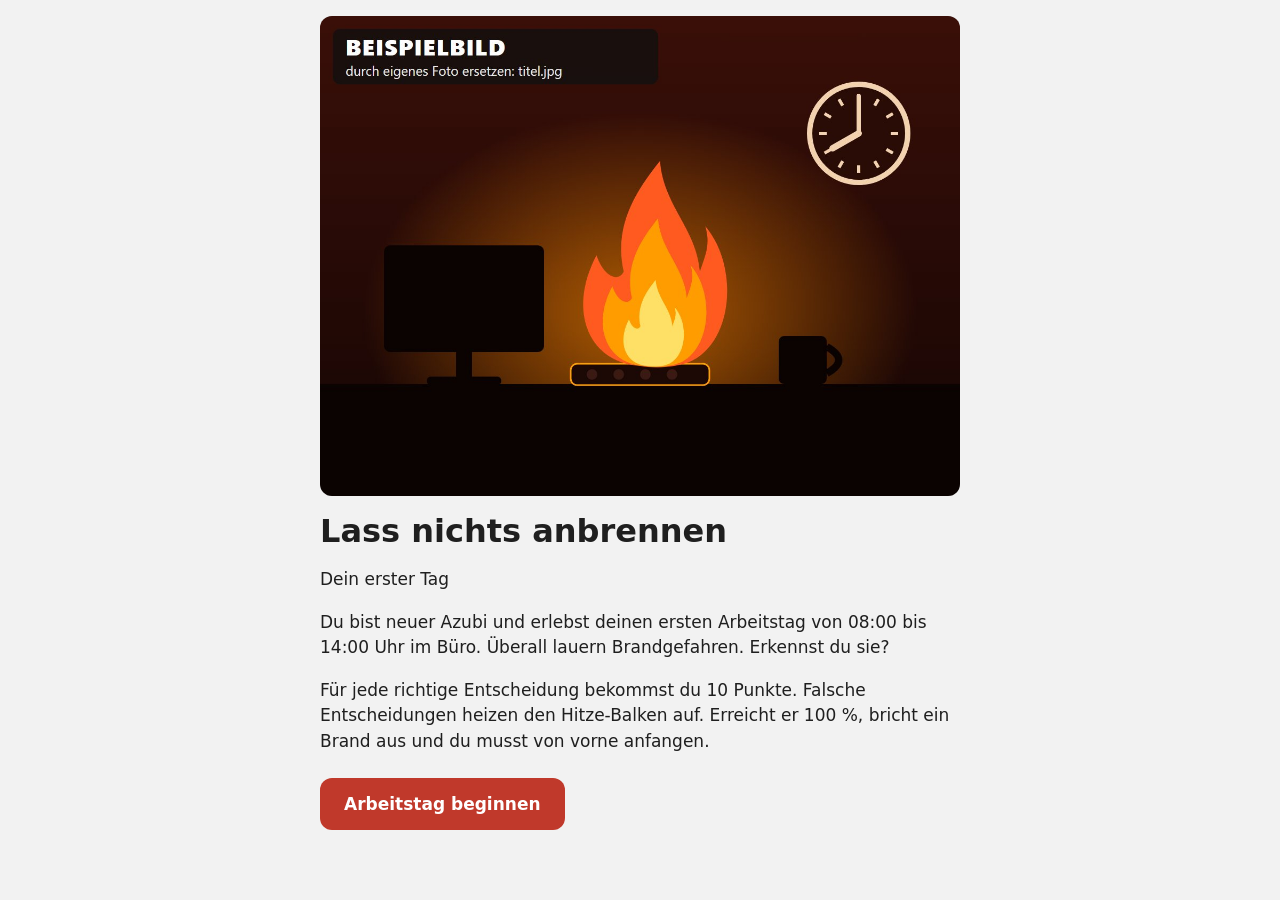
==== index.html @ d2f55f0c "Erste Version: Brandschutz-Spiel „Lass nichts anbrennen“ Browser-Entscheidungsspiel für den JWSL-Kre" ====
<!DOCTYPE html>
<html lang="de">
<head>
  <meta charset="utf-8">
  <!-- Sorgt dafür, dass die Seite auf dem Handy nicht winzig dargestellt wird -->
  <meta name="viewport" content="width=device-width, initial-scale=1">
  <title>Lass nichts anbrennen</title>
  <!-- Kein Symbol im Browser-Tab: verhindert eine Fehlermeldung, weil keins da ist -->
  <link rel="icon" href="data:,">
  <link rel="stylesheet" href="style.css">
</head>
<body>

  <!-- =================================================================
       STATUSLEISTE: Punkte und Hitze-Balken, nur während des Spiels
       ================================================================= -->
  <header id="statusleiste" class="statusleiste" hidden>
    <div class="statusleiste-innen">
      <div class="punkte">Punkte <strong id="punkte-anzeige">0</strong></div>
      <div class="hitze">
        <span>Hitze</span>
        <!-- Der Balken ist grau. Darüber liegt ein Farbverlauf von Gelb nach Rot,
             von dem nur so viel zu sehen ist, wie es heiß ist. -->
        <div id="hitze-balken" class="hitze-balken" role="progressbar"
             aria-label="Hitze" aria-valuemin="0" aria-valuemax="100" aria-valuenow="0">
          <div id="hitze-fuellung" class="hitze-fuellung"></div>
        </div>
        <strong id="hitze-anzeige" class="hitze-zahl">0 %</strong>
      </div>
    </div>
  </header>

  <main>

    <!-- Erscheint nur, wenn in szenen.js ein Tippfehler ist -->
    <div id="fehler" class="fehler" role="alert" hidden></div>

    <!-- Es ist immer nur einer der folgenden vier Bildschirme sichtbar.
         spiel.js schaltet zwischen ihnen um. Die Texte kommen aus szenen.js. -->

    <!-- ===== 1. STARTBILDSCHIRM ===== -->
    <section id="start" class="bildschirm" hidden>
      <figure id="start-foto" class="foto">
        <img alt="">
        <span class="platzhalter-text"></span>
      </figure>
      <h1 id="start-titel" tabindex="-1"></h1>
      <p id="start-untertitel" class="untertitel"></p>
      <p id="start-einleitung"></p>
      <p id="start-anleitung"></p>
      <button id="start-button" class="haupt-button" type="button"></button>
    </section>

    <!-- ===== 2. SZENE: Foto, Situation, Antwort-Buttons ===== -->
    <section id="szene" class="bildschirm" hidden>
      <figure id="szene-foto" class="foto">
        <img alt="">
        <span class="platzhalter-text"></span>
      </figure>
      <div class="szene-text">
        <p id="szene-zeit" class="kleingedruckt"></p>
        <h2 id="szene-titel" tabindex="-1"></h2>
        <p id="szene-situation"></p>
        <div id="antworten" class="antworten"></div>
      </div>
    </section>

    <!-- ===== 3. FEEDBACK nach jeder Antwort =====
         Bei 100 % Hitze wird daraus der Bildschirm „Brand bricht aus!“ -->
    <section id="feedback" class="bildschirm" hidden>
      <div class="flammen" aria-hidden="true"></div>
      <h2 id="feedback-ueberschrift" tabindex="-1"></h2>
      <p id="feedback-brandtitel" class="brandtitel"></p>
      <p id="feedback-brandtext" class="brandtext"></p>
      <p id="feedback-reaktion" class="reaktion"></p>
      <p id="feedback-ergebnis" class="ergebnis"></p>
      <div id="feedback-richtig" class="kasten">
        <h3 id="text-richtig-waere"></h3>
        <p id="feedback-richtige-antwort"></p>
      </div>
      <div class="kasten">
        <h3 id="text-warum"></h3>
        <p id="feedback-erklaerung"></p>
      </div>
      <button id="feedback-weiter" class="haupt-button" type="button"></button>
    </section>

    <!-- ===== 4. ENDBILDSCHIRM ===== -->
    <section id="ende" class="bildschirm" hidden>
      <h2 id="ende-ueberschrift" tabindex="-1"></h2>
      <p id="ende-punkte" class="ende-punkte"></p>
      <p id="ende-titel" class="ende-titel"></p>
      <button id="nochmal-button" class="haupt-button" type="button"></button>
      <footer class="credits">
        <ul id="credits-liste"></ul>
      </footer>
    </section>

    <noscript>
      <p class="fehler">Dieses Spiel braucht JavaScript. Bitte im Browser aktivieren.</p>
    </noscript>
  </main>

  <!-- Feuer, das bei 100 % Hitze von unten über den ganzen Bildschirm zieht.
       Eine Wand aus Glut mit neun Flammen an der Oberkante, nur mit CSS gezeichnet. -->
  <div class="feuer" aria-hidden="true">
    <div class="feuer-wand">
      <span></span><span></span><span></span><span></span><span></span>
      <span></span><span></span><span></span><span></span>
    </div>
  </div>

  <!-- Reihenfolge ist wichtig:
       1. pruefung.js passt auf Tippfehler in szenen.js auf
       2. szenen.js enthält alle Texte
       3. spiel.js startet das Spiel -->
  <script src="pruefung.js"></script>
  <script src="szenen.js"></script>
  <script src="spiel.js"></script>
</body>
</html>
---- style.css ----
/* =====================================================================
   style.css  –  DAS AUSSEHEN
   =====================================================================
   Ganz oben stehen alle Farben und die Schrift als „Variablen“.
   Ändert ihr dort eine Farbe, ändert sie sich im ganzen Spiel.
   Farben werden als Hex-Code geschrieben: # und sechs Zeichen.
   ===================================================================== */

:root {
  /* ----- Grundfarben (Platzhalter – sucht euch eigene aus) ----- */
  --hintergrund:        #f2f2f2;   /* Seitenhintergrund */
  --flaeche:            #ffffff;   /* Kästen, Statusleiste, Antwort-Buttons */
  --text:               #1f1f1f;
  --text-leise:         #5c5c5c;   /* Uhrzeit, Credits */
  --rand:               #c8c8c8;
  --akzent:             #c0392b;   /* große Buttons, Endtitel */
  --akzent-text:        #ffffff;   /* Schrift auf den großen Buttons */
  --fokus:              #1a5fb4;   /* Rahmen bei Bedienung mit Tastatur */

  /* ----- Feedback-Überschriften ----- */
  --farbe-richtig:        #1e7d32;
  --farbe-plausibel:      #b35c00;
  --farbe-offensichtlich: #b3261e;

  /* ----- Hitze-Balken: Farbverlauf von kalt nach heiß ----- */
  --hitze-kalt:         #f5c400;
  --hitze-heiss:        #d62400;
  --balken-leer:        #dcdcdc;

  /* ----- Brand-Bildschirm ----- */
  --brand-hintergrund:  #2b0b06;
  --brand-text:         #fff3e0;
  --brand-glut:         rgba(255, 120, 0, 0.55);
  --brand-titel:        #ffb74d;   /* „Dein Titel: Brandbeschleuniger“ */

  /* ----- Fehlendes Foto ----- */
  --platzhalter:        #c4c4c4;

  /* ----- Schrift und Form ----- */
  /* Nur Schriften, die schon auf dem Gerät sind – nichts aus dem Internet */
  --schrift: system-ui, -apple-system, "Segoe UI", Roboto, Arial, sans-serif;
  --ecken: 12px;
}


/* =====================================================================
   GRUNDLAGEN
   ===================================================================== */

* {
  box-sizing: border-box;   /* Breite inklusive Innenabstand rechnen */
}

[hidden] {
  display: none !important; /* Versteckt ist versteckt – immer */
}

body {
  margin: 0;
  background: var(--hintergrund);
  color: var(--text);
  font-family: var(--schrift);
  font-size: 1.0625rem;
  line-height: 1.5;
}

main {
  max-width: 1000px;
  margin: 0 auto;
  padding: 16px 16px 40px;
}

h1, h2, h3 {
  line-height: 1.2;
}

h1 {
  font-size: 2rem;
  margin: 8px 0 4px;
}

h2 {
  font-size: 1.5rem;
  margin: 4px 0 12px;
}

h3 {
  font-size: 0.85rem;
  text-transform: uppercase;
  letter-spacing: 0.05em;
  color: var(--text-leise);
  margin: 0 0 6px;
}

/* Überschriften bekommen beim Bildschirmwechsel den Fokus (für Screenreader),
   sollen dabei aber keinen Rahmen zeigen */
h1:focus,
h2:focus {
  outline: none;
}

/* Sichtbarer Rahmen, wenn man mit der Tastatur (Tab-Taste) bedient */
:focus-visible {
  outline: 3px solid var(--fokus);
  outline-offset: 2px;
}

.bildschirm {
  max-width: 640px;
  margin: 0 auto;
}


/* =====================================================================
   STATUSLEISTE MIT PUNKTEN UND HITZE-BALKEN
   ===================================================================== */

.statusleiste {
  position: sticky;   /* bleibt beim Scrollen oben stehen */
  top: 0;
  z-index: 10;
  background: var(--flaeche);
  border-bottom: 1px solid var(--rand);
}

.statusleiste-innen {
  max-width: 1000px;
  margin: 0 auto;
  padding: 10px 16px;
  display: flex;
  align-items: center;
  gap: 20px;
}

.punkte strong,
.hitze-zahl {
  font-variant-numeric: tabular-nums;   /* Ziffern gleich breit, nichts wackelt */
}

.hitze {
  flex: 1;   /* nimmt den restlichen Platz ein */
  display: flex;
  align-items: center;
  gap: 8px;
}

.hitze-balken {
  position: relative;
  flex: 1;
  height: 14px;
  border-radius: 7px;
  overflow: hidden;
  background: var(--balken-leer);
}

.hitze-fuellung {
  position: absolute;
  inset: 0;
  background: linear-gradient(to right, var(--hitze-kalt), var(--hitze-heiss));
  clip-path: inset(0 100% 0 0);         /* Start: alles abgeschnitten = 0 % */
  transition: clip-path 0.6s ease;      /* weiche Bewegung, wenn sich die Hitze ändert */
}

.hitze-zahl {
  min-width: 3.2em;
  text-align: right;
}


/* =====================================================================
   FOTOS UND PLATZHALTER
   ===================================================================== */

.foto {
  position: relative;
  aspect-ratio: 4 / 3;   /* Querformat 4:3, egal wie groß der Bildschirm ist */
  margin: 0 0 16px;
  border-radius: var(--ecken);
  overflow: hidden;
  background: var(--platzhalter);
  display: flex;
  align-items: center;
  justify-content: center;
}

.foto img {
  position: absolute;
  inset: 0;
  width: 100%;
  height: 100%;
  object-fit: cover;   /* füllt den Rahmen, Überstehendes wird abgeschnitten */
}

.platzhalter-text {
  display: none;
  padding: 16px;
  text-align: center;
  font-weight: 600;
}

/* Foto fehlt: Bild ausblenden, Platzhalter-Text zeigen */
.foto.fehlt img {
  display: none;
}

.foto.fehlt .platzhalter-text {
  display: block;
}


/* =====================================================================
   SZENE
   ===================================================================== */

.kleingedruckt {
  margin: 0;
  font-size: 0.9rem;
  font-weight: 600;
  color: var(--text-leise);
}

.antworten {
  display: flex;
  flex-direction: column;
  gap: 12px;
  margin-top: 20px;
}


/* =====================================================================
   BUTTONS
   ===================================================================== */

button {
  font: inherit;
  cursor: pointer;
}

.antwort {
  min-height: 52px;   /* groß genug für Finger auf dem Handy */
  padding: 12px 16px;
  text-align: left;
  color: var(--text);
  background: var(--flaeche);
  border: 2px solid var(--rand);
  border-radius: var(--ecken);
}

.haupt-button {
  display: block;
  width: 100%;
  min-height: 52px;
  margin-top: 24px;
  padding: 12px 24px;
  font-weight: 700;
  color: var(--akzent-text);
  background: var(--akzent);
  border: none;
  border-radius: var(--ecken);
}

/* Hover-Effekt nur bei Geräten mit Maus (auf dem Handy würde er „hängen bleiben“) */
@media (hover: hover) {
  .antwort:hover {
    border-color: var(--akzent);
  }
  .haupt-button:hover {
    filter: brightness(1.1);
  }
}


/* =====================================================================
   FEEDBACK
   ===================================================================== */

#feedback-ueberschrift {
  font-size: 2rem;
}

/* Farbe der Überschrift je nach Antwortart (spiel.js setzt data-art) */
#feedback[data-art="richtig"] #feedback-ueberschrift        { color: var(--farbe-richtig); }
#feedback[data-art="plausibel"] #feedback-ueberschrift      { color: var(--farbe-plausibel); }
#feedback[data-art="offensichtlich"] #feedback-ueberschrift { color: var(--farbe-offensichtlich); }

.reaktion {
  font-size: 1.15rem;
}

.ergebnis {
  font-weight: 700;
}

.kasten {
  margin-top: 16px;
  padding: 16px;
  background: var(--flaeche);
  border-radius: var(--ecken);
}

.kasten p {
  margin: 0;
}


/* =====================================================================
   BRAND BRICHT AUS (bei 100 % Hitze)
   Schritt 1: Der ganze Bildschirm geht in Flammen auf.
   Schritt 2: Der Feedback-Bildschirm wird dunkel und glüht.
   Alles nur mit CSS gezeichnet – keine fremden Grafiken.
   ===================================================================== */

/* ----- Schritt 1: Feuer über den ganzen Bildschirm ----- */

/* Die Feuer-Ebene liegt über allem (position: fixed), ist aber normalerweise unsichtbar */
.feuer {
  --g: min(26vw, 22vh);   /* Grundgröße einer Flamme, passt sich dem Bildschirm an */
  position: fixed;
  inset: 0;
  z-index: 100;
  overflow: hidden;
  visibility: hidden;
  pointer-events: none;
}

/* Rote Glut hinter den Flammen: färbt den ganzen Bildschirm langsam ein,
   damit auch zwischen den Flammen nichts Unverbranntes mehr zu sehen ist */
.feuer::before {
  content: "";
  position: absolute;
  inset: 0;
  background: linear-gradient(to top, rgba(255, 110, 0, 0.95), rgba(140, 25, 0, 0.9));
  opacity: 0;
}

/* Eine Wand aus Glut: unten hellgelb, oben orange, an der Oberkante weich auslaufend.
   Sie wartet unterhalb des Bildschirms (translateY 150 %). */
.feuer-wand {
  position: absolute;
  left: 0;
  right: 0;
  top: 0;
  height: 100%;
  background: linear-gradient(to top, #fff3a0 0%, #ffc21a 25%, #ff9500 60%, #ff7a00 92%, rgba(255, 122, 0, 0) 100%);
  transform: translateY(150%);
}

/* Die Flammen an der Oberkante der Wand: unten orange, Spitzen rot.
   Jede Flamme ist ein Quadrat mit drei runden und einer spitzen Ecke.
   Um 45° gedreht zeigt die spitze Ecke nach oben: fertig ist die Flamme.
   scale(0.8, 1.8) macht sie schmaler und fast doppelt so hoch.
   --groesse ist die Kantenlänge des Quadrats. */
.feuer-wand span {
  --groesse: var(--g);
  position: absolute;
  bottom: calc(100% + var(--groesse) * 0.37);   /* Fuß der Flamme taucht in die Wand ein */
  width: var(--groesse);
  aspect-ratio: 1;
  border-radius: 50% 0 50% 50%;
  background: radial-gradient(circle at 30% 70%, #ff9500 0 30%, #ff6a00 55%, #e62e00 75%, #b31a00);
  transform: scale(0.8, 1.8) rotate(-45deg);
  filter: blur(3px);         /* weiche Ränder wirken mehr wie Feuer */
  animation: lodern 0.45s ease-in-out infinite alternate;
}

/* Jede zweite Flamme ist kleiner, heller und flackert schneller */
.feuer-wand span:nth-child(even) {
  --groesse: calc(var(--g) * 0.77);
  background: radial-gradient(circle at 30% 70%, #ffb000 0 22%, #ff8a00 48%, #ff3d00 75%, #c41d00);
  animation-duration: 0.38s;
}

/* Neun Flammen nebeneinander, leicht versetzt */
.feuer-wand span:nth-child(1) { left: -8%; animation-delay: -0.10s; }
.feuer-wand span:nth-child(2) { left: 4%;  animation-delay: -0.30s; }
.feuer-wand span:nth-child(3) { left: 16%; animation-delay: -0.20s; }
.feuer-wand span:nth-child(4) { left: 28%; animation-delay: -0.40s; }
.feuer-wand span:nth-child(5) { left: 40%; animation-delay: -0.15s; }
.feuer-wand span:nth-child(6) { left: 52%; animation-delay: -0.35s; }
.feuer-wand span:nth-child(7) { left: 64%; animation-delay: -0.25s; }
.feuer-wand span:nth-child(8) { left: 76%; animation-delay: -0.05s; }
.feuer-wand span:nth-child(9) { left: 86%; animation-delay: -0.32s; }

/* spiel.js gibt der ganzen Seite (body) die Klasse „brennt“.
   Dann startet alles gleichzeitig: */
body.brennt .feuer {
  visibility: visible;                                   /* Feuer einblenden */
}
body.brennt .feuer::before {
  animation: glut-kommt 2.2s ease-in forwards;           /* Bildschirm glüht auf */
}
body.brennt .feuer-wand {
  animation: feuer-steigt 2.2s ease-in forwards;         /* Feuer steigt hoch */
}
body.brennt .statusleiste {
  animation: verkohlen 2.2s ease-in forwards;            /* alles wird schwarz … */
}
body.brennt main {
  animation: verkohlen 2.2s ease-in forwards,
             wackeln 0.12s linear infinite;              /* … und zittert */
}

@keyframes glut-kommt {
  to { opacity: 1; }
}

/* Die Wand steigt so weit, dass die Flammenspitzen genau den oberen Rand
   erreichen: Darunter steht alles in Flammen, die Spitzen bleiben sichtbar. */
@keyframes feuer-steigt {
  from { transform: translateY(150%); }
  to   { transform: translateY(calc(var(--g) * 2)); }
}

@keyframes lodern {
  from { transform: scale(0.8, 1.8) rotate(-45deg) scale(0.92); }
  to   { transform: scale(0.8, 1.95) rotate(-45deg) scale(1.08); }
}

@keyframes verkohlen {
  to { filter: brightness(0.3) sepia(1) saturate(3); }
}

@keyframes wackeln {
  0%, 100% { transform: translate(0, 0); }
  25%      { transform: translate(-3px, 2px); }
  75%      { transform: translate(3px, -2px); }
}

/* Gesperrte Antworten, während es brennt */
.antwort:disabled {
  cursor: default;
  opacity: 0.6;
}


/* ----- Schritt 2: Feedback wird zu „Brand bricht aus!“ ----- */

#feedback.brennt {
  position: relative;
  overflow: hidden;
  padding: 32px 20px;
  color: var(--brand-text);
  background: var(--brand-hintergrund);
  border-radius: var(--ecken);
  animation: glut-erlischt 1s ease-out;   /* startet orange, wird dunkel */
}

@keyframes glut-erlischt {
  from { background-color: #ff6a00; }
}

#feedback.brennt #feedback-ueberschrift {
  font-size: 2.2rem;
  text-transform: uppercase;
  color: var(--brand-text);
}

.brandtitel {
  margin-top: 0;
  font-size: 1.5rem;
  font-weight: 800;
  color: var(--brand-titel);
}

.brandtext {
  font-size: 1.1rem;
}

/* Die weißen Kästen behalten dunkle Schrift */
#feedback.brennt .kasten {
  color: var(--text);
}

#feedback.brennt .haupt-button {
  color: var(--brand-hintergrund);
  background: var(--brand-text);
}

/* Glut von unten – nur sichtbar, wenn es brennt */
.flammen {
  position: absolute;
  left: 0;
  right: 0;
  bottom: 0;
  height: 70%;
  background: radial-gradient(ellipse at 50% 100%, var(--brand-glut), transparent 70%);
  transform-origin: bottom;
  animation: flackern 0.8s ease-in-out infinite alternate;
  pointer-events: none;
}

#feedback:not(.brennt) .flammen {
  display: none;
}

/* Text, Kästen und Button liegen über der Glut */
#feedback.brennt > *:not(.flammen) {
  position: relative;
}

@keyframes flackern {
  from { opacity: 0.6; transform: scaleY(0.9); }
  to   { opacity: 1;   transform: scaleY(1.1); }
}


/* =====================================================================
   ENDBILDSCHIRM
   ===================================================================== */

.ende-punkte {
  font-size: 1.25rem;
  margin-bottom: 0;
}

.ende-titel {
  margin-top: 4px;
  font-size: 2.2rem;
  font-weight: 800;
  line-height: 1.2;
  color: var(--akzent);
}

.credits {
  margin-top: 40px;
  padding-top: 16px;
  font-size: 0.9rem;
  color: var(--text-leise);
  border-top: 1px solid var(--rand);
}

.credits ul {
  margin: 0;
  padding: 0;
  list-style: none;
}


/* =====================================================================
   FEHLERHINWEIS (bei Tippfehlern in szenen.js)
   ===================================================================== */

.fehler {
  padding: 16px 20px;
  color: #611a15;
  background: #fdecea;
  border: 2px solid #b3261e;
  border-radius: var(--ecken);
}

.fehler h2 {
  margin-top: 0;
}


/* =====================================================================
   GRÖSSERE BILDSCHIRME (PC, Tablet quer)
   Ab 600 px Breite: große Buttons nicht mehr über die ganze Breite.
   Ab 900 px Breite: Szene zweispaltig, Foto links, Text rechts.
   ===================================================================== */

@media (min-width: 600px) {
  .haupt-button {
    width: auto;
    min-width: 240px;
  }
}

@media (min-width: 900px) {
  #szene {
    max-width: none;
    display: grid;
    grid-template-columns: 1.15fr 1fr;
    gap: 32px;
    align-items: start;
  }
  #szene .foto {
    margin: 0;
  }
}


/* =====================================================================
   WENIGER BEWEGUNG
   Wer in seinem Gerät „Animationen reduzieren“ eingestellt hat,
   bekommt kein Flackern, kein Wackeln und keine Balken-Animation.
   Das Feuer steht dann sofort still über dem ganzen Bildschirm.
   ===================================================================== */

@media (prefers-reduced-motion: reduce) {
  .flammen,
  .feuer-wand span,
  #feedback.brennt {
    animation: none;
  }
  body.brennt .feuer-wand {
    animation: none;
    transform: translateY(calc(var(--g) * 2));
  }
  body.brennt .feuer::before {
    animation: none;
    opacity: 1;
  }
  body.brennt main,
  body.brennt .statusleiste {
    animation: none;
    filter: brightness(0.3) sepia(1) saturate(3);
  }
  .hitze-fuellung {
    transition: none;
  }
}
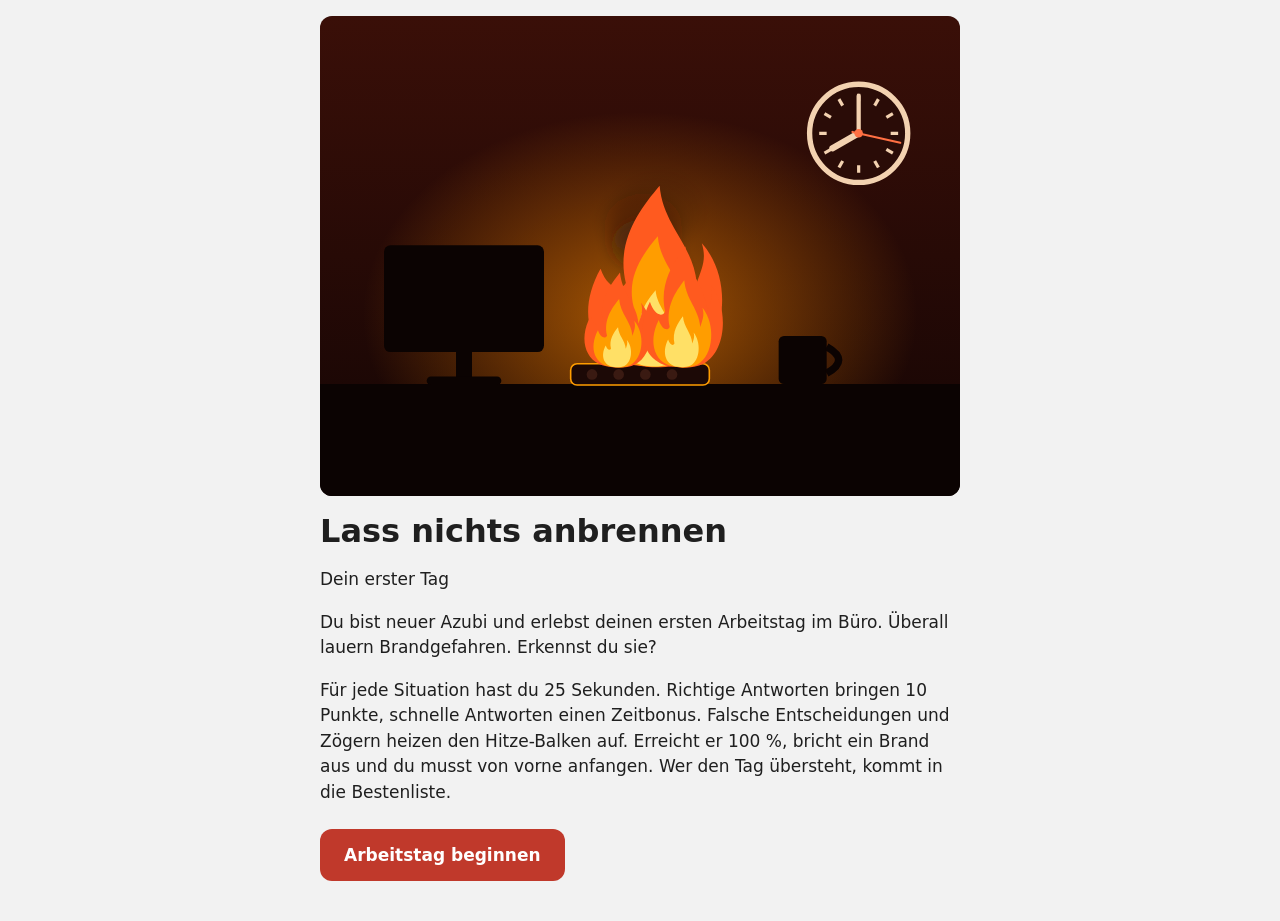
==== commit 5ad51d26: "Prüfungs-Version: 13 Szenen, Zeitlimit, Bestenliste, Animationen, Alarmton - 13 statt 8 Szenen, alle" ====
--- a/index.html
+++ b/index.html
@@ -27,6 +27,8 @@
         </div>
         <strong id="hitze-anzeige" class="hitze-zahl">0 %</strong>
       </div>
+      <!-- Schaltet den Feueralarm-Ton an und aus -->
+      <button id="ton-button" class="ton-button" type="button"></button>
     </div>
   </header>
 
@@ -61,6 +63,11 @@
         <p id="szene-zeit" class="kleingedruckt"></p>
         <h2 id="szene-titel" tabindex="-1"></h2>
         <p id="szene-situation"></p>
+        <!-- Countdown: der Balken schrumpft, bis die Zeit abgelaufen ist -->
+        <div id="zeit" class="zeit" role="timer">
+          <div class="zeit-balken"><div id="zeit-fuellung" class="zeit-fuellung"></div></div>
+          <span id="zeit-anzeige" class="zeit-zahl"></span>
+        </div>
         <div id="antworten" class="antworten"></div>
       </div>
     </section>
@@ -83,6 +90,8 @@
         <p id="feedback-erklaerung"></p>
       </div>
       <button id="feedback-weiter" class="haupt-button" type="button"></button>
+      <!-- nur nach einem Brand sichtbar -->
+      <a id="feedback-info-link" class="info-link" href="info.html"></a>
     </section>
 
     <!-- ===== 4. ENDBILDSCHIRM ===== -->
@@ -90,7 +99,29 @@
       <h2 id="ende-ueberschrift" tabindex="-1"></h2>
       <p id="ende-punkte" class="ende-punkte"></p>
       <p id="ende-titel" class="ende-titel"></p>
+
+      <!-- Bestenliste: Name eintragen und Top 10 anzeigen (bestenliste.js) -->
+      <div class="bestenliste-bereich">
+        <form id="eintragen-form" class="eintragen">
+          <label id="name-frage" for="name-feld"></label>
+          <div class="eintragen-zeile">
+            <input id="name-feld" type="text" maxlength="20" autocomplete="nickname" required>
+            <button id="eintragen-button" type="submit"></button>
+          </div>
+          <p id="bestenliste-hinweis" class="bestenliste-hinweis"></p>
+        </form>
+        <p id="eintragen-status" class="eintragen-status" role="status"></p>
+
+        <h3 id="bestenliste-ueberschrift"></h3>
+        <p id="bestenliste-meldung" class="bestenliste-hinweis"></p>
+        <table id="bestenliste" class="bestenliste">
+          <thead><tr><th>Platz</th><th>Name</th><th>Punkte</th><th>Zeit</th></tr></thead>
+          <tbody id="bestenliste-zeilen"></tbody>
+        </table>
+      </div>
+
       <button id="nochmal-button" class="haupt-button" type="button"></button>
+      <a id="ende-info-link" class="info-link" href="info.html"></a>
       <footer class="credits">
         <ul id="credits-liste"></ul>
       </footer>
@@ -112,10 +143,14 @@
 
   <!-- Reihenfolge ist wichtig:
        1. pruefung.js passt auf Tippfehler in szenen.js auf
-       2. szenen.js enthält alle Texte
-       3. spiel.js startet das Spiel -->
+       2. szenen.js enthält alle Texte und Einstellungen
+       3. ton.js erzeugt den Feueralarm-Ton
+       4. bestenliste.js speichert und zeigt die Bestenliste
+       5. spiel.js startet das Spiel -->
   <script src="pruefung.js"></script>
   <script src="szenen.js"></script>
+  <script src="ton.js"></script>
+  <script src="bestenliste.js"></script>
   <script src="spiel.js"></script>
 </body>
 </html>
--- a/style.css
+++ b/style.css
@@ -16,6 +16,12 @@
   --akzent:             #c0392b;   /* große Buttons, Endtitel */
   --akzent-text:        #ffffff;   /* Schrift auf den großen Buttons */
   --fokus:              #1a5fb4;   /* Rahmen bei Bedienung mit Tastatur */
+  --link:               #1a5fb4;   /* Links, z. B. zur Info-Seite */
+
+  /* ----- Branddreieck auf der Info-Seite ----- */
+  --dreieck-sauerstoff:  #1a5fb4;
+  --dreieck-zuendquelle: #c0392b;
+  --dreieck-stoff:       #7a5230;
 
   /* ----- Feedback-Überschriften ----- */
   --farbe-richtig:        #1e7d32;
@@ -32,6 +38,10 @@
   --brand-text:         #fff3e0;
   --brand-glut:         rgba(255, 120, 0, 0.55);
   --brand-titel:        #ffb74d;   /* „Dein Titel: Brandbeschleuniger“ */
+
+  /* ----- Countdown und Bestenliste ----- */
+  --zeit-farbe:         #1a5fb4;
+  --eigener-platz:      #fff3c4;   /* Hintergrund der eigenen Zeile in der Bestenliste */
 
   /* ----- Fehlendes Foto ----- */
   --platzhalter:        #c4c4c4;
@@ -164,6 +174,17 @@
 .hitze-zahl {
   min-width: 3.2em;
   text-align: right;
+}
+
+/* Knopf „Ton aus“ in der Statusleiste */
+.ton-button {
+  padding: 6px 10px;
+  font-size: 0.85rem;
+  white-space: nowrap;
+  color: var(--text);
+  background: var(--flaeche);
+  border: 1px solid var(--rand);
+  border-radius: 999px;
 }
 
 
@@ -223,7 +244,45 @@
   display: flex;
   flex-direction: column;
   gap: 12px;
-  margin-top: 20px;
+  margin-top: 12px;
+}
+
+/* Countdown: Balken schrumpft von voll nach leer */
+.zeit {
+  display: flex;
+  align-items: center;
+  gap: 10px;
+  margin-top: 16px;
+}
+
+.zeit-balken {
+  flex: 1;
+  height: 8px;
+  border-radius: 4px;
+  overflow: hidden;
+  background: var(--balken-leer);
+}
+
+.zeit-fuellung {
+  height: 100%;
+  width: 100%;
+  background: var(--zeit-farbe);
+  transition: width 0.2s linear;
+}
+
+.zeit-zahl {
+  min-width: 3em;
+  text-align: right;
+  font-weight: 700;
+  font-variant-numeric: tabular-nums;
+}
+
+/* Die letzten 5 Sekunden: rot */
+.zeit.knapp .zeit-fuellung {
+  background: var(--farbe-offensichtlich);
+}
+.zeit.knapp .zeit-zahl {
+  color: var(--farbe-offensichtlich);
 }
 
 
@@ -282,6 +341,7 @@
 #feedback[data-art="richtig"] #feedback-ueberschrift        { color: var(--farbe-richtig); }
 #feedback[data-art="plausibel"] #feedback-ueberschrift      { color: var(--farbe-plausibel); }
 #feedback[data-art="offensichtlich"] #feedback-ueberschrift { color: var(--farbe-offensichtlich); }
+#feedback[data-art="zuSpaet"] #feedback-ueberschrift        { color: var(--farbe-plausibel); }
 
 .reaktion {
   font-size: 1.15rem;
@@ -521,6 +581,85 @@
   color: var(--akzent);
 }
 
+/* ----- Bestenliste ----- */
+
+.bestenliste-bereich {
+  margin-top: 28px;
+}
+
+.eintragen label {
+  display: block;
+  margin-bottom: 8px;
+  font-weight: 700;
+}
+
+.eintragen-zeile {
+  display: flex;
+  gap: 8px;
+}
+
+.eintragen input {
+  flex: 1;
+  min-width: 0;          /* darf auf schmalen Handys schrumpfen */
+  min-height: 48px;
+  padding: 10px 14px;
+  font: inherit;
+  color: var(--text);
+  background: var(--flaeche);
+  border: 2px solid var(--rand);
+  border-radius: var(--ecken);
+}
+
+.eintragen button {
+  min-height: 48px;
+  padding: 10px 18px;
+  font-weight: 700;
+  color: var(--akzent-text);
+  background: var(--akzent);
+  border: none;
+  border-radius: var(--ecken);
+}
+
+.eintragen button:disabled {
+  opacity: 0.6;
+  cursor: default;
+}
+
+.bestenliste-hinweis {
+  font-size: 0.85rem;
+  color: var(--text-leise);
+}
+
+.eintragen-status {
+  font-weight: 700;
+}
+
+.bestenliste-bereich h3 {
+  margin-top: 24px;
+}
+
+.bestenliste td,
+.bestenliste th {
+  padding: 8px 10px;
+}
+
+.bestenliste td:nth-child(3),
+.bestenliste td:nth-child(4),
+.bestenliste th:nth-child(3),
+.bestenliste th:nth-child(4) {
+  text-align: right;
+  font-variant-numeric: tabular-nums;
+}
+
+.bestenliste td:nth-child(2) {
+  word-break: break-word;   /* lange Namen umbrechen statt die Tabelle zu sprengen */
+}
+
+.bestenliste tr.eigener-platz td {
+  font-weight: 800;
+  background: var(--eigener-platz);
+}
+
 .credits {
   margin-top: 40px;
   padding-top: 16px;
@@ -537,6 +676,266 @@
 
 
 /* =====================================================================
+   INFO-SEITE (info.html) und Links dorthin
+   ===================================================================== */
+
+/* Link „Wissen zum Brandschutz“ unter den großen Buttons im Spiel */
+.info-link {
+  display: inline-block;
+  margin-top: 16px;
+  padding: 8px 0;      /* größere Fläche zum Antippen */
+  font-weight: 600;
+  color: var(--link);
+}
+
+.info-seite main {
+  max-width: 760px;
+}
+
+.zurueck-link {
+  display: inline-block;
+  padding: 8px 0;
+  font-weight: 600;
+  color: var(--link);
+}
+
+/* Inhaltsverzeichnis als kleine „Pillen“ zum Antippen */
+.inhalt {
+  display: flex;
+  flex-wrap: wrap;
+  gap: 8px;
+  margin: 16px 0 8px;
+}
+
+.inhalt a {
+  padding: 6px 14px;
+  color: var(--text);
+  text-decoration: none;
+  background: var(--flaeche);
+  border: 1px solid var(--rand);
+  border-radius: 999px;
+}
+
+.info-abschnitt {
+  margin-top: 48px;
+  scroll-margin-top: 16px;   /* beim Springen nicht direkt am Rand kleben */
+}
+
+.info-abschnitt h2 {
+  padding-bottom: 6px;
+  border-bottom: 3px solid var(--akzent);
+}
+
+.zwischen-ueberschrift {
+  margin-top: 28px;
+  font-size: 1rem;
+  color: var(--text);
+}
+
+.quelle,
+.hinweis {
+  font-size: 0.9rem;
+  color: var(--text-leise);
+}
+
+/* Zahlen-Kacheln: so viele nebeneinander, wie hineinpassen */
+.zahlen {
+  display: grid;
+  grid-template-columns: repeat(auto-fit, minmax(160px, 1fr));
+  gap: 12px;
+}
+
+.zahl-kachel {
+  padding: 16px;
+  background: var(--flaeche);
+  border-radius: var(--ecken);
+}
+
+.zahl-kachel strong {
+  display: block;
+  font-size: 1.6rem;
+  line-height: 1.2;
+  color: var(--akzent);
+}
+
+.zahl-kachel span {
+  font-size: 0.95rem;
+}
+
+/* Mehrere Kästen nebeneinander, auf dem Handy untereinander */
+.kaesten {
+  display: grid;
+  grid-template-columns: repeat(auto-fit, minmax(200px, 1fr));
+  gap: 12px;
+}
+
+.kaesten .kasten {
+  margin-top: 0;
+}
+
+.info-seite .kasten h3 {
+  color: var(--text);
+  font-size: 1rem;
+  text-transform: none;
+  letter-spacing: 0;
+}
+
+.notruf {
+  margin-top: 24px;
+  border-left: 6px solid var(--akzent);
+}
+
+.notruf ul {
+  margin-bottom: 0;
+}
+
+.ernstfall-kaesten {
+  margin-top: 12px;
+}
+
+.info-seite .kasten ul {
+  margin: 0;
+  padding-left: 20px;
+}
+
+.schritte li {
+  margin-bottom: 8px;
+}
+
+/* Branddreieck: Grafik und Text nebeneinander (ab 700 px), sonst untereinander */
+.zwei-spalten {
+  display: grid;
+  gap: 24px;
+  align-items: center;
+}
+
+@media (min-width: 700px) {
+  .zwei-spalten {
+    grid-template-columns: 300px 1fr;
+  }
+}
+
+.dreieck {
+  width: 100%;
+  max-width: 320px;
+  margin: 0 auto;
+  display: block;
+}
+
+.dreieck line {
+  stroke-width: 14;
+  stroke-linecap: round;
+}
+
+.dreieck text {
+  font-family: var(--schrift);
+  font-size: 19px;
+  font-weight: 700;
+  text-anchor: middle;
+}
+
+.seite-sauerstoff   { stroke: var(--dreieck-sauerstoff); }
+.seite-zuendquelle  { stroke: var(--dreieck-zuendquelle); }
+.seite-stoff        { stroke: var(--dreieck-stoff); }
+.text-sauerstoff    { fill: var(--dreieck-sauerstoff); }
+.text-zuendquelle   { fill: var(--dreieck-zuendquelle); }
+.text-stoff         { fill: var(--dreieck-stoff); }
+
+.dreieck .text-feuer {
+  font-size: 30px;
+  font-weight: 800;
+  fill: var(--akzent);
+}
+
+/* Tabelle: auf schmalen Handys seitlich wischbar statt abgeschnitten */
+.tabelle-rahmen {
+  overflow-x: auto;
+}
+
+table {
+  width: 100%;
+  border-collapse: collapse;
+  background: var(--flaeche);
+  border-radius: var(--ecken);
+  overflow: hidden;
+}
+
+th,
+td {
+  padding: 10px 12px;
+  text-align: left;
+  vertical-align: top;
+  border-bottom: 1px solid var(--rand);
+}
+
+th {
+  font-size: 0.9rem;
+  color: var(--text-leise);
+}
+
+.info-seite td:first-child {
+  font-size: 1.2rem;
+  font-weight: 800;
+  color: var(--akzent);
+}
+
+/* Aufklappbare Lösungen */
+.szenen-liste {
+  display: grid;
+  gap: 10px;
+}
+
+.szenen-liste .kasten {
+  margin-top: 0;
+}
+
+.szenen-liste summary {
+  font-weight: 700;
+  cursor: pointer;
+  padding: 4px 0;
+}
+
+.szenen-liste details p {
+  margin-top: 10px;
+}
+
+.material-liste li {
+  margin-bottom: 8px;
+}
+
+.material-liste a,
+.info-abschnitt p a {
+  color: var(--link);
+}
+
+.quellen {
+  font-size: 0.9rem;
+  color: var(--text-leise);
+}
+
+/* Hinweis, solange die Info-Seite noch gesperrt ist */
+.gesperrt {
+  margin-top: 24px;
+  border-left: 6px solid var(--akzent);
+}
+
+.gesperrt h2 {
+  margin-top: 0;
+  padding-bottom: 0;
+  border-bottom: none;
+}
+
+/* Der große Button am Seitenende ist hier ein Link */
+a.haupt-button {
+  display: inline-flex;
+  align-items: center;
+  justify-content: center;
+  margin-top: 40px;
+  text-decoration: none;
+}
+
+
+/* =====================================================================
    FEHLERHINWEIS (bei Tippfehlern in szenen.js)
    ===================================================================== */
 
@@ -550,6 +949,36 @@
 
 .fehler h2 {
   margin-top: 0;
+}
+
+
+/* =====================================================================
+   HANDY (schmaler als 600 px)
+   Das Bild wird flacher (16:9), damit alle drei Antworten ohne Scrollen
+   zu sehen sind – unter Zeitdruck zählt jede Sekunde.
+   Oben und unten wird dafür etwas mehr vom Bild abgeschnitten.
+   ===================================================================== */
+
+@media (max-width: 599px) {
+  #szene .foto {
+    aspect-ratio: 16 / 9;
+    margin-bottom: 12px;
+  }
+  #szene h2 {
+    margin-bottom: 8px;
+  }
+  #szene-situation {
+    margin: 0;
+  }
+  .antworten {
+    gap: 10px;
+  }
+  .antwort {
+    padding: 10px 14px;
+  }
+  .statusleiste-innen {
+    gap: 12px;
+  }
 }
 
 
@@ -606,7 +1035,8 @@
     animation: none;
     filter: brightness(0.3) sepia(1) saturate(3);
   }
-  .hitze-fuellung {
+  .hitze-fuellung,
+  .zeit-fuellung {
     transition: none;
   }
 }
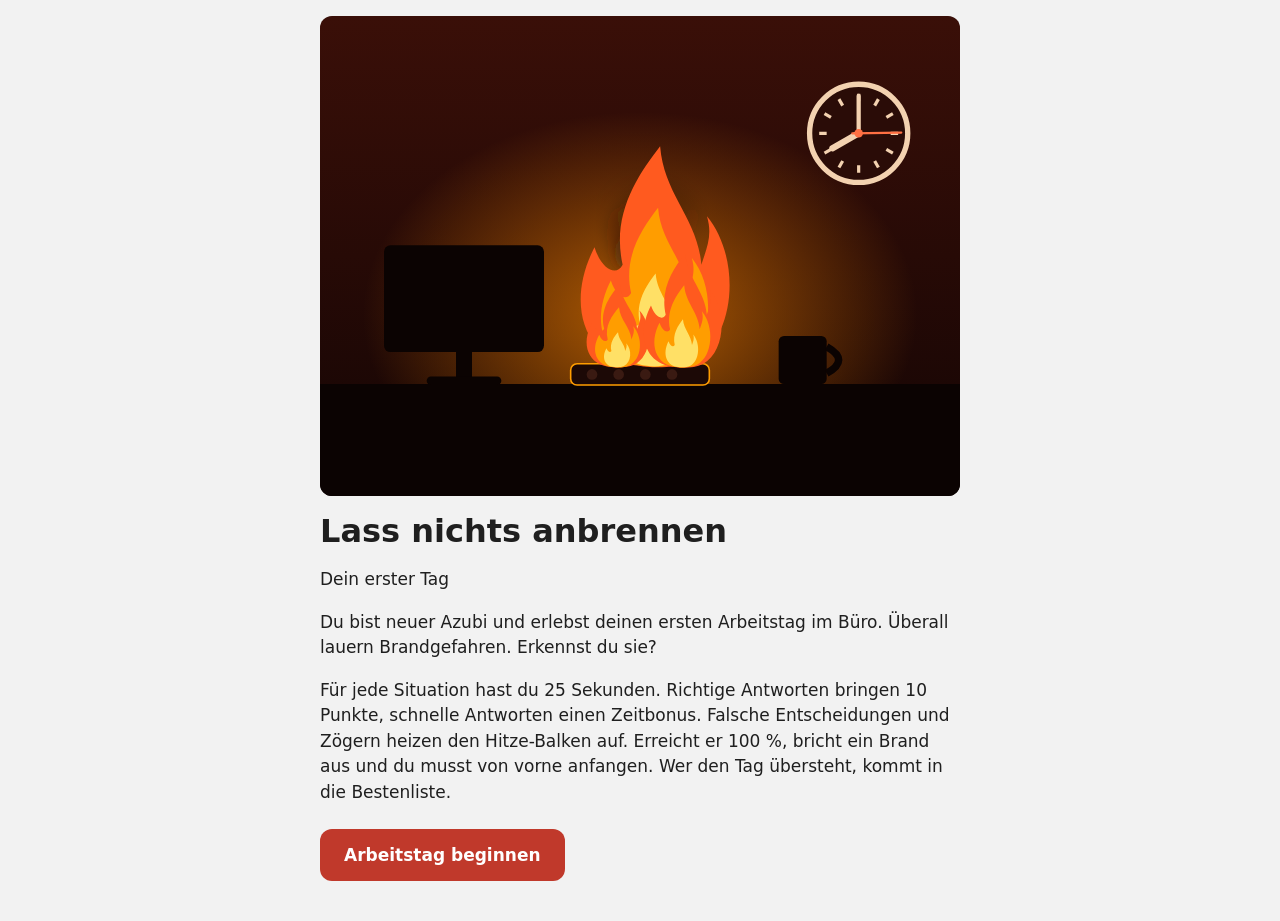
==== commit 5c2891c9: "Töne für richtige und falsche Antworten Heller Doppelton bei richtig, tiefer Doppelton bei falsch od" ====
--- a/index.html
+++ b/index.html
@@ -27,7 +27,7 @@
         </div>
         <strong id="hitze-anzeige" class="hitze-zahl">0 %</strong>
       </div>
-      <!-- Schaltet den Feueralarm-Ton an und aus -->
+      <!-- Schaltet alle Töne an und aus -->
       <button id="ton-button" class="ton-button" type="button"></button>
     </div>
   </header>
@@ -144,7 +144,7 @@
   <!-- Reihenfolge ist wichtig:
        1. pruefung.js passt auf Tippfehler in szenen.js auf
        2. szenen.js enthält alle Texte und Einstellungen
-       3. ton.js erzeugt den Feueralarm-Ton
+       3. ton.js erzeugt die Töne (richtig, falsch, Feueralarm)
        4. bestenliste.js speichert und zeigt die Bestenliste
        5. spiel.js startet das Spiel -->
   <script src="pruefung.js"></script>
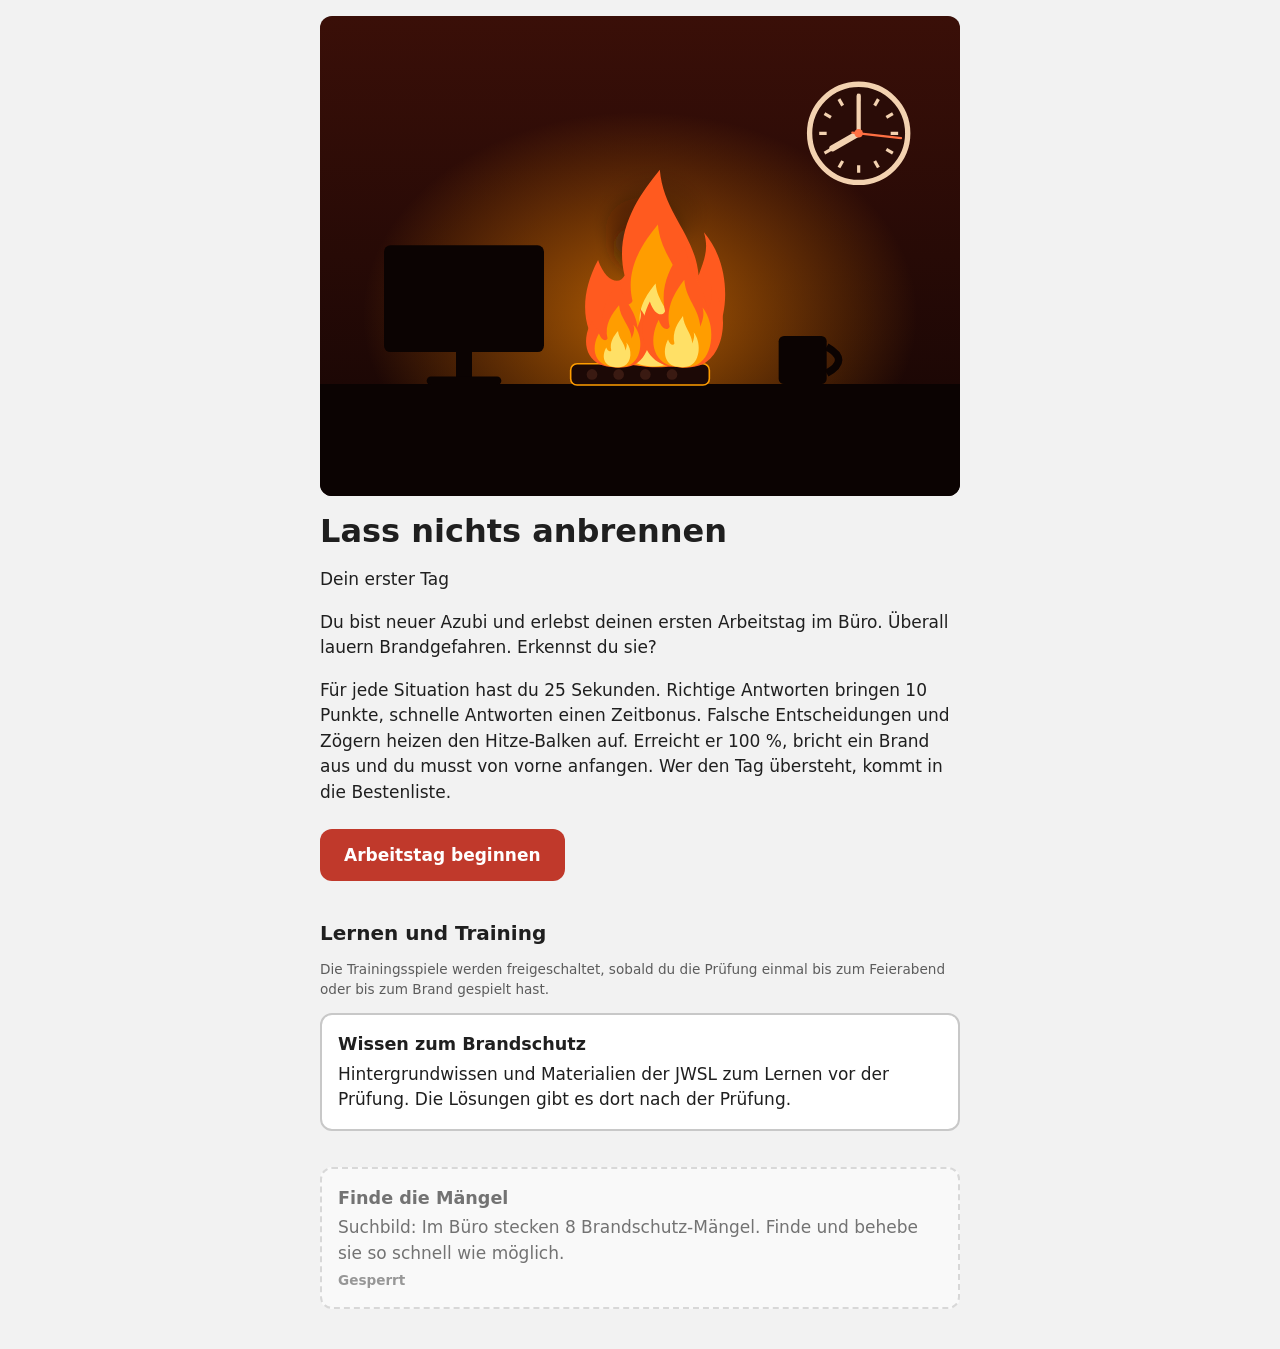
==== commit e9f4f51c: "Hauptmenü, Trainingsspiel „Finde die Mängel“, Info-Seite vorher frei - Startbildschirm wird Hauptmen" ====
--- a/index.html
+++ b/index.html
@@ -51,6 +51,13 @@
       <p id="start-einleitung"></p>
       <p id="start-anleitung"></p>
       <button id="start-button" class="haupt-button" type="button"></button>
+
+      <!-- Hauptmenü: Trainingsspiele und Info-Seite (spiel.js → zeigeMenue) -->
+      <div class="menue">
+        <h2 id="menue-ueberschrift"></h2>
+        <p id="menue-hinweis" class="bestenliste-hinweis"></p>
+        <div id="menue-liste" class="menue-liste"></div>
+      </div>
     </section>
 
     <!-- ===== 2. SZENE: Foto, Situation, Antwort-Buttons ===== -->
@@ -91,7 +98,8 @@
       </div>
       <button id="feedback-weiter" class="haupt-button" type="button"></button>
       <!-- nur nach einem Brand sichtbar -->
-      <a id="feedback-info-link" class="info-link" href="info.html"></a>
+      <a id="feedback-info-link" class="info-link" href="info.html#spiel"></a>
+      <button id="feedback-menue-button" class="link-button" type="button" hidden></button>
     </section>
 
     <!-- ===== 4. ENDBILDSCHIRM ===== -->
@@ -121,7 +129,8 @@
       </div>
 
       <button id="nochmal-button" class="haupt-button" type="button"></button>
-      <a id="ende-info-link" class="info-link" href="info.html"></a>
+      <a id="ende-info-link" class="info-link" href="info.html#spiel"></a>
+      <button id="menue-button" class="link-button" type="button"></button>
       <footer class="credits">
         <ul id="credits-liste"></ul>
       </footer>
@@ -144,11 +153,13 @@
   <!-- Reihenfolge ist wichtig:
        1. pruefung.js passt auf Tippfehler in szenen.js auf
        2. szenen.js enthält alle Texte und Einstellungen
-       3. ton.js erzeugt die Töne (richtig, falsch, Feueralarm)
-       4. bestenliste.js speichert und zeigt die Bestenliste
-       5. spiel.js startet das Spiel -->
+       3. gemeinsam.js enthält Hilfsfunktionen für alle Seiten
+       4. ton.js erzeugt die Töne (richtig, falsch, Feueralarm)
+       5. bestenliste.js speichert und zeigt die Bestenliste
+       6. spiel.js startet das Spiel -->
   <script src="pruefung.js"></script>
   <script src="szenen.js"></script>
+  <script src="gemeinsam.js"></script>
   <script src="ton.js"></script>
   <script src="bestenliste.js"></script>
   <script src="spiel.js"></script>
--- a/style.css
+++ b/style.css
@@ -936,6 +936,206 @@
 
 
 /* =====================================================================
+   HAUPTMENÜ (Startbildschirm)
+   ===================================================================== */
+
+.menue {
+  margin-top: 40px;
+}
+
+.menue h2 {
+  font-size: 1.25rem;
+}
+
+.menue-liste {
+  display: grid;
+  gap: 12px;
+}
+
+.menue-karte {
+  display: flex;
+  flex-direction: column;
+  gap: 4px;
+  padding: 16px;
+  color: var(--text);
+  text-decoration: none;
+  background: var(--flaeche);
+  border: 2px solid var(--rand);
+  border-radius: var(--ecken);
+}
+
+.menue-karte strong {
+  font-size: 1.1rem;
+}
+
+@media (hover: hover) {
+  a.menue-karte:hover {
+    border-color: var(--akzent);
+  }
+}
+
+.menue-karte.gesperrt {
+  opacity: 0.6;
+  border-style: dashed;
+}
+
+.menue-rekord {
+  font-size: 0.85rem;
+  font-weight: 700;
+  color: var(--text-leise);
+}
+
+/* Knopf, der wie ein Link aussieht (z. B. „Zum Hauptmenü“) */
+.link-button {
+  display: block;
+  margin-top: 12px;
+  padding: 8px 0;
+  font-weight: 600;
+  color: var(--link);
+  text-decoration: underline;
+  background: none;
+  border: none;
+}
+
+/* Nur für Screenreader sichtbar (z. B. Überschrift über dem Suchbild) */
+.sr-nur {
+  position: absolute;
+  width: 1px;
+  height: 1px;
+  margin: -1px;
+  padding: 0;
+  overflow: hidden;
+  clip: rect(0 0 0 0);
+  white-space: nowrap;
+  border: 0;
+}
+
+
+/* =====================================================================
+   SUCHBILD (suchbild.html)
+   ===================================================================== */
+
+.suchbild-seite #sb-spiel {
+  max-width: 1000px;
+}
+
+.suchbild-seite .statusleiste-innen {
+  flex-wrap: wrap;       /* auf schmalen Handys in zwei Zeilen */
+  row-gap: 6px;
+}
+
+.suchbild svg {
+  display: block;
+  width: 100%;
+  height: auto;
+  border-radius: var(--ecken);
+  cursor: crosshair;                    /* kein Hand-Zeiger, sonst verrät er die Mängel */
+  touch-action: manipulation;           /* kein Zoomen bei schnellem Doppeltippen */
+  user-select: none;
+  -webkit-tap-highlight-color: transparent;
+}
+
+/* Jeder Mangel hat zwei Zustände. Am Anfang ist „kaputt“ zu sehen. */
+.mangel .behoben,
+.mangel .markierung {
+  opacity: 0;
+  transition: opacity 0.5s ease;
+}
+
+.mangel .kaputt {
+  transition: opacity 0.6s ease, transform 0.6s ease;
+}
+
+/* Gefunden: „kaputt“ ausblenden, „behoben“ und grünen Kreis einblenden */
+.mangel.gefunden .kaputt {
+  opacity: 0;
+}
+
+.mangel.gefunden .behoben,
+.mangel.gefunden .markierung {
+  opacity: 1;
+}
+
+/* Die Kartons werden zur Seite weggeräumt */
+.mangel[data-mangel="kartons"].gefunden .kaputt {
+  transform: translateX(240px);
+}
+
+/* Tipp: der Kreis blinkt orange */
+.mangel.tipp .markierung {
+  opacity: 1;
+  stroke: var(--farbe-plausibel);
+  animation: tipp-blinken 0.5s steps(1) infinite;
+}
+
+@keyframes tipp-blinken {
+  50% { opacity: 0.2; }
+}
+
+/* Rotes X bei einem Tipper daneben */
+.fehlklick {
+  fill: none;
+  stroke: var(--farbe-offensichtlich);
+  stroke-width: 9;
+  stroke-linecap: round;
+  animation: fehlklick 0.9s ease-out forwards;
+}
+
+@keyframes fehlklick {
+  from { opacity: 1; }
+  to   { opacity: 0; }
+}
+
+#tipp-button {
+  margin-top: 8px;
+}
+
+/* Nur auf schmalen Bildschirmen sichtbar */
+.nur-handy {
+  display: none;
+}
+
+/* Handy: Das Bild wird breiter als der Bildschirm und lässt sich seitlich
+   wischen. So sind die Mängel groß genug zum Erkennen und Antippen. */
+@media (max-width: 699px) {
+  .nur-handy {
+    display: block;
+    margin: 0 0 6px;
+  }
+  .suchbild {
+    overflow-x: auto;
+    border-radius: var(--ecken);
+  }
+  .suchbild svg {
+    min-width: 680px;
+    border-radius: 0;
+  }
+  .suchbild-seite .statusleiste-innen {
+    gap: 10px;
+    font-size: 0.88rem;
+  }
+  .suchbild-seite .ton-button {
+    padding: 4px 8px;
+  }
+}
+
+.sb-meldung {
+  margin-top: 8px;
+}
+
+.sb-meldung p {
+  margin: 0;
+}
+
+.sb-liste {
+  margin: 12px 0 0;
+  padding-left: 22px;
+  font-size: 0.9rem;
+  color: var(--text-leise);
+}
+
+
+/* =====================================================================
    FEHLERHINWEIS (bei Tippfehlern in szenen.js)
    ===================================================================== */
 
@@ -1036,7 +1236,11 @@
     filter: brightness(0.3) sepia(1) saturate(3);
   }
   .hitze-fuellung,
-  .zeit-fuellung {
+  .zeit-fuellung,
+  .mangel .kaputt {
     transition: none;
   }
-}
+  .mangel.tipp .markierung {
+    animation: none;
+  }
+}
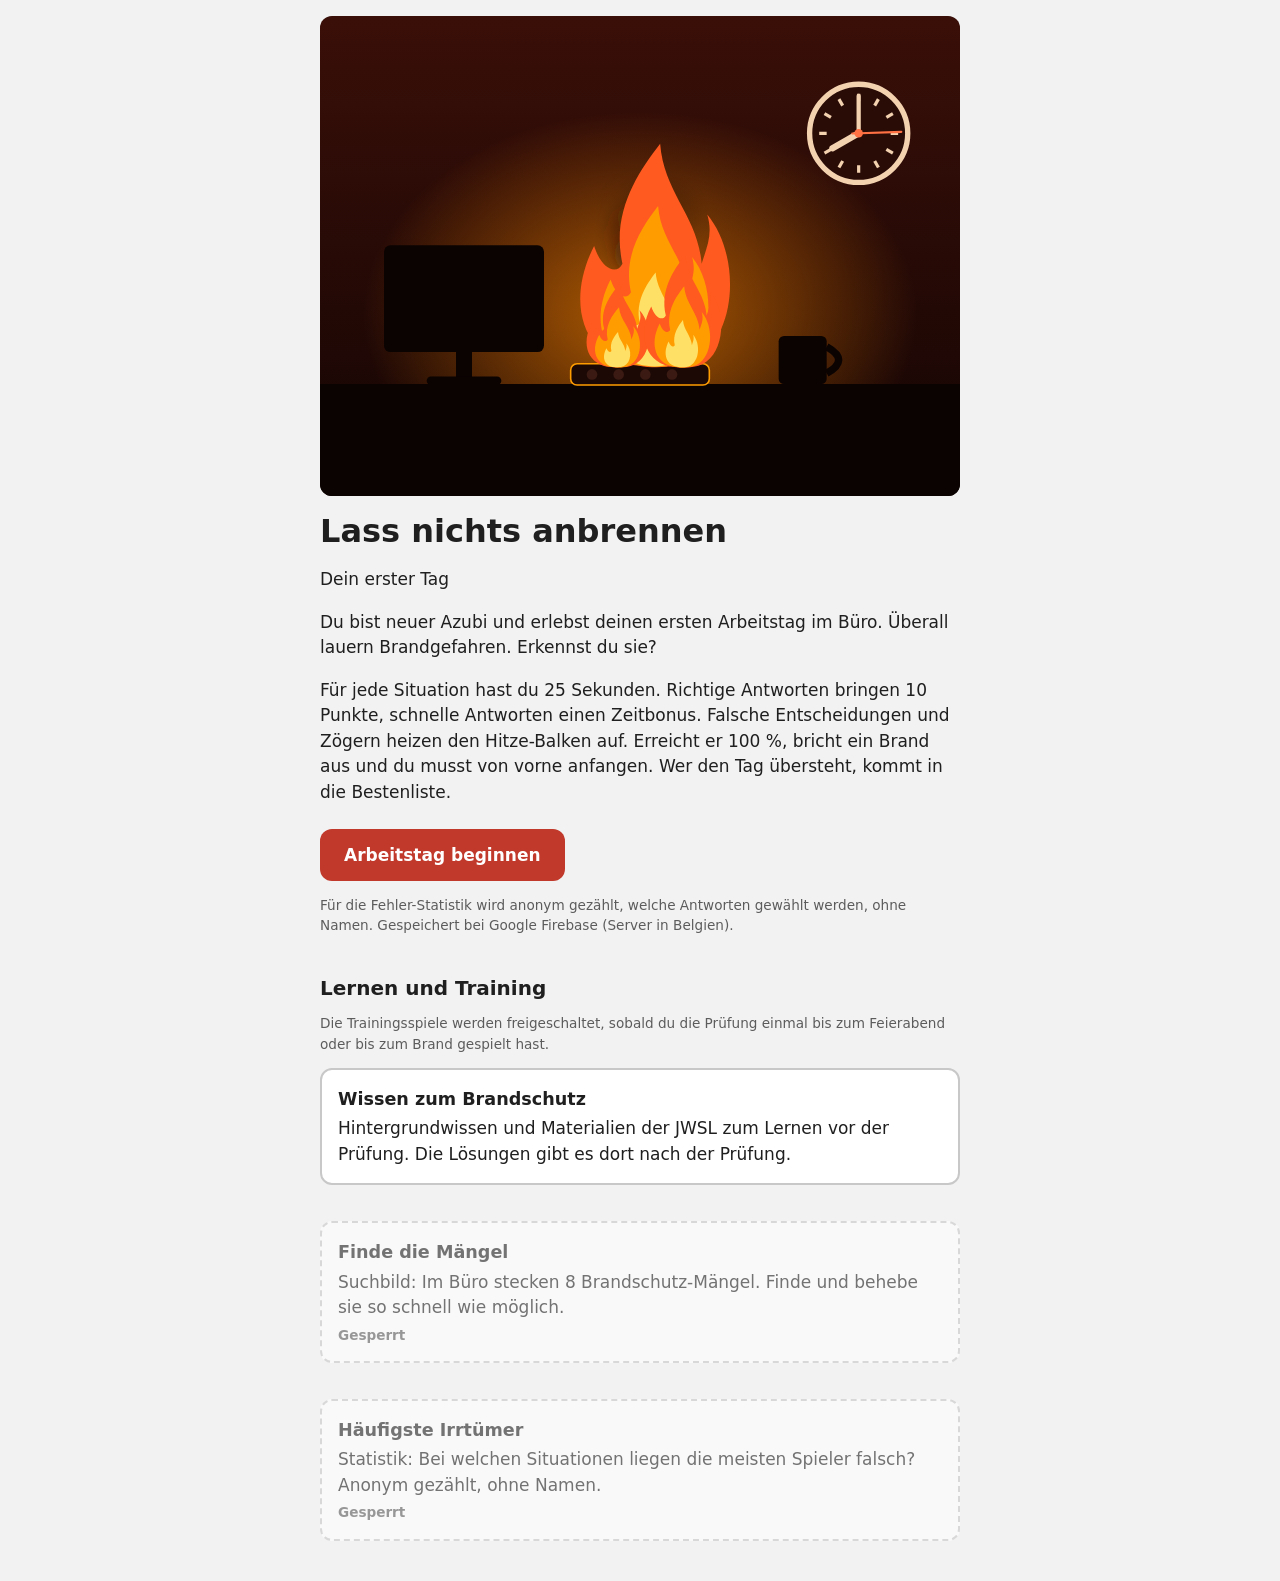
==== commit e740c3da: "Info-Seite verrät keine Antworten mehr, Fehler-Statistik „Häufigste Irrtümer“ - Info-Seite in zwei T" ====
--- a/index.html
+++ b/index.html
@@ -51,6 +51,7 @@
       <p id="start-einleitung"></p>
       <p id="start-anleitung"></p>
       <button id="start-button" class="haupt-button" type="button"></button>
+      <p id="start-statistik-hinweis" class="bestenliste-hinweis"></p>
 
       <!-- Hauptmenü: Trainingsspiele und Info-Seite (spiel.js → zeigeMenue) -->
       <div class="menue">
@@ -156,12 +157,14 @@
        3. gemeinsam.js enthält Hilfsfunktionen für alle Seiten
        4. ton.js erzeugt die Töne (richtig, falsch, Feueralarm)
        5. bestenliste.js speichert und zeigt die Bestenliste
-       6. spiel.js startet das Spiel -->
+       6. statistik.js zählt anonym die Antworten (Fehler-Statistik)
+       7. spiel.js startet das Spiel -->
   <script src="pruefung.js"></script>
   <script src="szenen.js"></script>
   <script src="gemeinsam.js"></script>
   <script src="ton.js"></script>
   <script src="bestenliste.js"></script>
+  <script src="statistik.js"></script>
   <script src="spiel.js"></script>
 </body>
 </html>
--- a/style.css
+++ b/style.css
@@ -1136,6 +1136,73 @@
 
 
 /* =====================================================================
+   FEHLER-STATISTIK (statistik.html)
+   ===================================================================== */
+
+.stat-liste {
+  display: grid;
+  gap: 16px;
+}
+
+.stat-szene h3 {
+  margin-bottom: 2px;
+}
+
+.stat-quote {
+  margin: 0 0 12px;
+  font-size: 0.9rem;
+  font-weight: 700;
+  color: var(--farbe-offensichtlich);
+}
+
+/* Eine Antwort: Text oben, darunter Balken und Prozentzahl */
+.stat-zeile {
+  display: grid;
+  grid-template-columns: 1fr auto;
+  gap: 4px 10px;
+  margin-top: 10px;
+}
+
+.stat-text {
+  grid-column: 1 / -1;
+  font-size: 0.95rem;
+}
+
+.stat-balken {
+  height: 12px;
+  margin-top: 4px;
+  border-radius: 6px;
+  overflow: hidden;
+  background: var(--balken-leer);
+}
+
+.stat-fuellung {
+  height: 100%;
+  background: var(--farbe-plausibel);
+}
+
+.stat-zahl {
+  min-width: 6.5em;
+  text-align: right;
+  font-size: 0.9rem;
+  font-variant-numeric: tabular-nums;
+}
+
+.stat-zeile.richtig .stat-text {
+  font-weight: 700;
+  color: var(--farbe-richtig);
+}
+
+.stat-zeile.richtig .stat-fuellung {
+  background: var(--farbe-richtig);
+}
+
+.stat-zeile.zeit .stat-fuellung {
+  background: var(--text-leise);
+}
+
+
+/* =====================================================================
    FEHLERHINWEIS (bei Tippfehlern in szenen.js)
    ===================================================================== */
 
